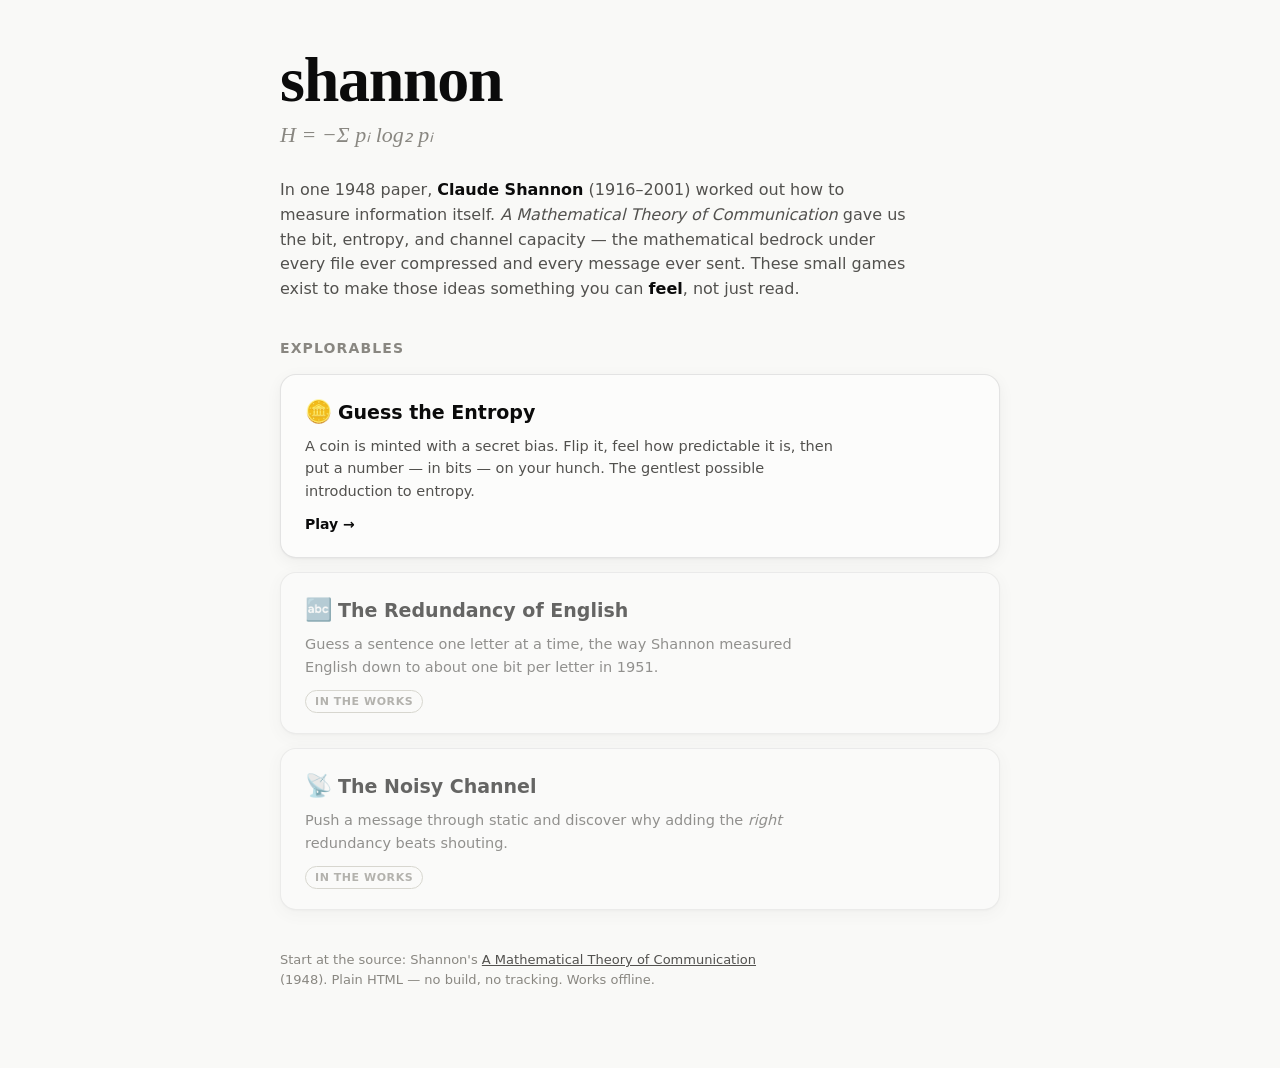
==== index.html @ 71928aff "Guess the Entropy: a coin game for building entropy intuition First explorable in shannon, a collect" ====
<!DOCTYPE html>
<html lang="en">
<head>
  <meta charset="utf-8">
  <meta name="viewport" content="width=device-width, initial-scale=1">
  <title>shannon · Claude Shannon's ideas, made playable</title>
  <meta name="description" content="Small interactive games that make Claude Shannon's information theory something you can feel — entropy, bits, coding, noise.">
  <link rel="icon" href="data:image/svg+xml,<svg xmlns=%22http://www.w3.org/2000/svg%22 viewBox=%220 0 100 100%22><text y=%22.9em%22 font-size=%2290%22>∑</text></svg>">
  <style>
    :root {
      color-scheme: light dark;
      --page: #f9f9f7; --surface: #fcfcfb;
      --ink: #0b0b0b; --ink-2: #52514e; --muted: #898781;
      --border: rgba(11, 11, 11, 0.10); --axis: #c3c2b7;
      --accent: #eda100;
      --shadow: 0 1px 2px rgba(11, 11, 11, 0.04), 0 4px 16px rgba(11, 11, 11, 0.05);
    }
    @media (prefers-color-scheme: dark) {
      :root:not([data-theme="light"]) {
        color-scheme: dark;
        --page: #0d0d0d; --surface: #1a1a19;
        --ink: #ffffff; --ink-2: #c3c2b7;
        --border: rgba(255, 255, 255, 0.10); --axis: #383835;
        --accent: #c98500;
        --shadow: none;
      }
    }
    :root[data-theme="dark"] {
      color-scheme: dark;
      --page: #0d0d0d; --surface: #1a1a19;
      --ink: #ffffff; --ink-2: #c3c2b7;
      --border: rgba(255, 255, 255, 0.10); --axis: #383835;
      --accent: #c98500;
      --shadow: none;
    }
    * { box-sizing: border-box; }
    body {
      margin: 0; padding: 48px 16px 64px;
      background: var(--page); color: var(--ink);
      font: 16px/1.55 system-ui, -apple-system, "Segoe UI", sans-serif;
    }
    .wrap { max-width: 720px; margin: 0 auto; }
    h1 {
      font-family: "Iowan Old Style", "Palatino Linotype", Palatino, Georgia, serif;
      font-size: clamp(44px, 9vw, 64px); line-height: 1; letter-spacing: -0.02em;
      margin: 0 0 6px;
    }
    .formula {
      font-family: "Iowan Old Style", "Palatino Linotype", Palatino, Georgia, serif;
      font-style: italic; font-size: 22px; color: var(--muted); margin: 0 0 26px;
    }
    .intro { color: var(--ink-2); max-width: 62ch; margin: 0 0 36px; }
    .intro b { color: var(--ink); }
    h2 { font-size: 14px; text-transform: uppercase; letter-spacing: 0.08em; color: var(--muted); margin: 0 0 14px; }
    .cards { display: grid; gap: 14px; margin-bottom: 40px; }
    .card {
      display: block; text-decoration: none; color: inherit;
      background: var(--surface); border: 1px solid var(--border); border-radius: 16px;
      box-shadow: var(--shadow); padding: 20px 24px;
    }
    a.card { transition: transform 0.12s ease, border-color 0.12s ease; }
    a.card:hover { transform: translateY(-2px); border-color: var(--axis); }
    a.card:focus-visible { outline: 2px solid var(--accent); outline-offset: 2px; }
    .card h3 { margin: 0 0 6px; font-size: 19px; }
    .card p { margin: 0; color: var(--ink-2); font-size: 14.5px; max-width: 58ch; }
    .card .go { display: inline-block; margin-top: 12px; font-weight: 600; font-size: 14px; color: var(--ink); }
    .card .go::after { content: " →"; }
    .card.soon { opacity: 0.62; }
    .card.soon .badge {
      display: inline-block; font-size: 11px; font-weight: 600; letter-spacing: 0.05em;
      text-transform: uppercase; color: var(--muted); border: 1px solid var(--axis);
      border-radius: 999px; padding: 2px 9px; margin-top: 12px;
    }
    .emoji { font-size: 22px; margin-right: 6px; }
    footer { font-size: 13px; color: var(--muted); max-width: 62ch; }
    footer a { color: var(--ink-2); }
    @media (prefers-reduced-motion: reduce) { a.card { transition: none; } }
  </style>
</head>
<body>
<div class="wrap">
  <header>
    <h1>shannon</h1>
    <p class="formula">H = −Σ pᵢ log₂ pᵢ</p>
    <p class="intro">
      In one 1948 paper, <b>Claude Shannon</b> (1916–2001) worked out how to measure
      information itself. <i>A Mathematical Theory of Communication</i> gave us the bit,
      entropy, and channel capacity — the mathematical bedrock under every file ever
      compressed and every message ever sent. These small games exist to make those
      ideas something you can <b>feel</b>, not just read.
    </p>
  </header>

  <main>
    <h2>Explorables</h2>
    <div class="cards">
      <a class="card" href="games/coin-entropy/index.html">
        <h3><span class="emoji">🪙</span>Guess the Entropy</h3>
        <p>A coin is minted with a secret bias. Flip it, feel how predictable it is,
           then put a number — in bits — on your hunch. The gentlest possible
           introduction to entropy.</p>
        <span class="go">Play</span>
      </a>
      <div class="card soon">
        <h3><span class="emoji">🔤</span>The Redundancy of English</h3>
        <p>Guess a sentence one letter at a time, the way Shannon measured English
           down to about one bit per letter in 1951.</p>
        <span class="badge">In the works</span>
      </div>
      <div class="card soon">
        <h3><span class="emoji">📡</span>The Noisy Channel</h3>
        <p>Push a message through static and discover why adding the <em>right</em>
           redundancy beats shouting.</p>
        <span class="badge">In the works</span>
      </div>
    </div>
  </main>

  <footer>
    <p>Start at the source: Shannon's
      <a href="https://people.math.harvard.edu/~ctm/home/text/others/shannon/entropy/entropy.pdf">A Mathematical Theory of Communication</a> (1948).
      Plain HTML — no build, no tracking. Works offline.</p>
  </footer>
</div>
<script>
  if (new URLSearchParams(location.search).has('dark')) document.documentElement.dataset.theme = 'dark';
</script>
</body>
</html>
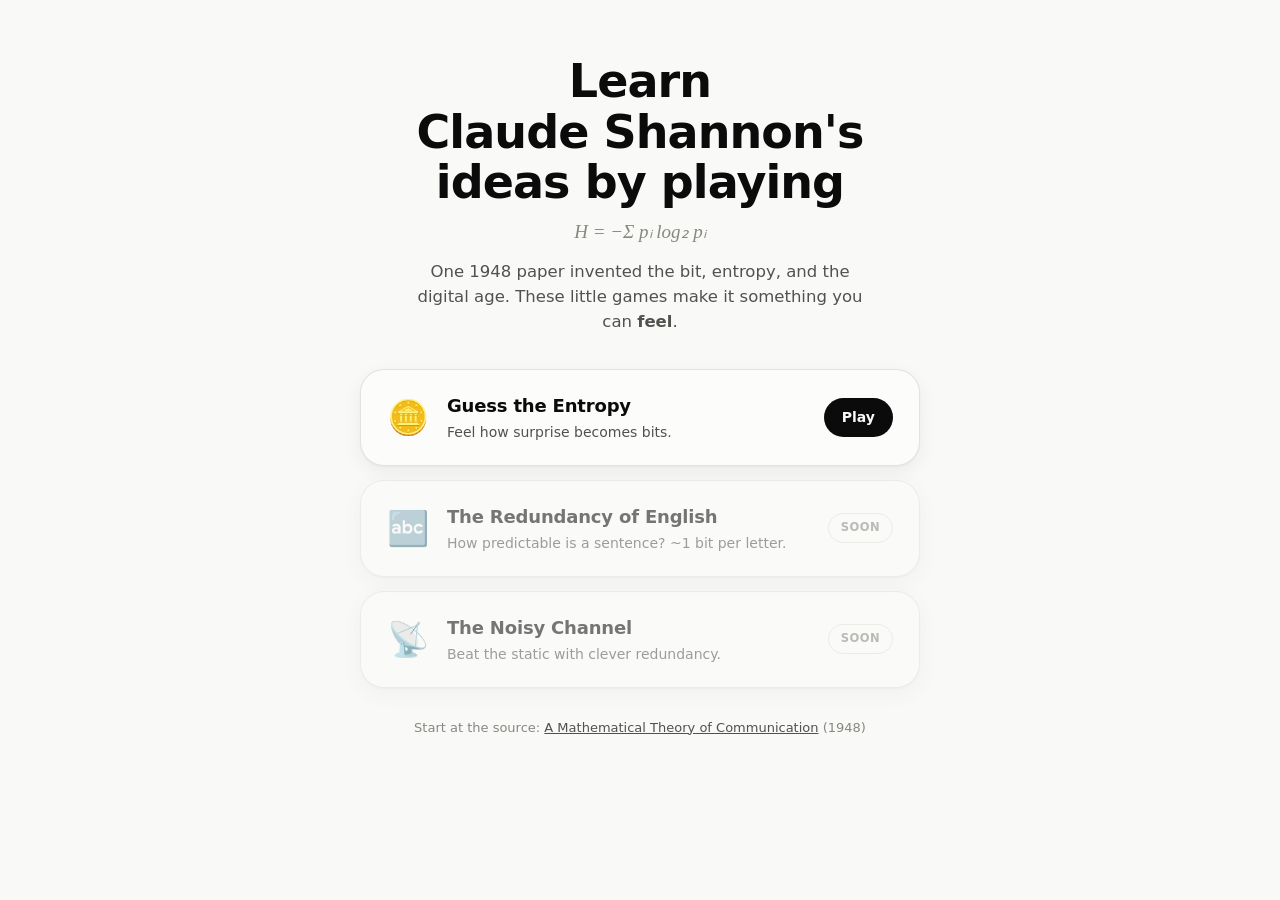
==== commit e818f412: "Redesign in Brilliant.org style: minimal text, single-focus cards - One centered play card: coin -> " ====
--- a/index.html
+++ b/index.html
@@ -3,24 +3,24 @@
 <head>
   <meta charset="utf-8">
   <meta name="viewport" content="width=device-width, initial-scale=1">
-  <title>shannon · Claude Shannon's ideas, made playable</title>
+  <title>shannon · learn information theory by playing</title>
   <meta name="description" content="Small interactive games that make Claude Shannon's information theory something you can feel — entropy, bits, coding, noise.">
-  <link rel="icon" href="data:image/svg+xml,<svg xmlns=%22http://www.w3.org/2000/svg%22 viewBox=%220 0 100 100%22><text y=%22.9em%22 font-size=%2290%22>∑</text></svg>">
+  <link rel="icon" href="data:image/svg+xml,%3Csvg%20xmlns=%22http://www.w3.org/2000/svg%22%20viewBox=%220%200%20100%20100%22%3E%3Ctext%20y=%22.9em%22%20font-size=%2290%22%3E%E2%88%91%3C/text%3E%3C/svg%3E">
   <style>
     :root {
       color-scheme: light dark;
       --page: #f9f9f7; --surface: #fcfcfb;
       --ink: #0b0b0b; --ink-2: #52514e; --muted: #898781;
-      --border: rgba(11, 11, 11, 0.10); --axis: #c3c2b7;
+      --border: rgba(11, 11, 11, 0.10); --grid: #e1e0d9; --axis: #c3c2b7;
       --accent: #eda100;
-      --shadow: 0 1px 2px rgba(11, 11, 11, 0.04), 0 4px 16px rgba(11, 11, 11, 0.05);
+      --shadow: 0 1px 2px rgba(11, 11, 11, 0.04), 0 6px 20px rgba(11, 11, 11, 0.06);
     }
     @media (prefers-color-scheme: dark) {
       :root:not([data-theme="light"]) {
         color-scheme: dark;
         --page: #0d0d0d; --surface: #1a1a19;
         --ink: #ffffff; --ink-2: #c3c2b7;
-        --border: rgba(255, 255, 255, 0.10); --axis: #383835;
+        --border: rgba(255, 255, 255, 0.10); --grid: #2c2c2a; --axis: #383835;
         --accent: #c98500;
         --shadow: none;
       }
@@ -29,50 +29,52 @@
       color-scheme: dark;
       --page: #0d0d0d; --surface: #1a1a19;
       --ink: #ffffff; --ink-2: #c3c2b7;
-      --border: rgba(255, 255, 255, 0.10); --axis: #383835;
+      --border: rgba(255, 255, 255, 0.10); --grid: #2c2c2a; --axis: #383835;
       --accent: #c98500;
       --shadow: none;
     }
     * { box-sizing: border-box; }
     body {
-      margin: 0; padding: 48px 16px 64px;
+      margin: 0; padding: 56px 16px 56px;
       background: var(--page); color: var(--ink);
-      font: 16px/1.55 system-ui, -apple-system, "Segoe UI", sans-serif;
+      font: 16px/1.5 system-ui, -apple-system, "Segoe UI", Roboto, sans-serif;
     }
-    .wrap { max-width: 720px; margin: 0 auto; }
+    .wrap { max-width: 560px; margin: 0 auto; }
+    header { text-align: center; margin-bottom: 34px; }
     h1 {
-      font-family: "Iowan Old Style", "Palatino Linotype", Palatino, Georgia, serif;
-      font-size: clamp(44px, 9vw, 64px); line-height: 1; letter-spacing: -0.02em;
-      margin: 0 0 6px;
+      font-size: clamp(34px, 8vw, 46px); font-weight: 800; line-height: 1.1;
+      letter-spacing: -0.02em; margin: 0 0 10px; text-wrap: balance;
     }
+    h1 .nb { white-space: nowrap; }
     .formula {
       font-family: "Iowan Old Style", "Palatino Linotype", Palatino, Georgia, serif;
-      font-style: italic; font-size: 22px; color: var(--muted); margin: 0 0 26px;
+      font-style: italic; font-size: 19px; color: var(--muted); margin: 0 0 14px;
     }
-    .intro { color: var(--ink-2); max-width: 62ch; margin: 0 0 36px; }
-    .intro b { color: var(--ink); }
-    h2 { font-size: 14px; text-transform: uppercase; letter-spacing: 0.08em; color: var(--muted); margin: 0 0 14px; }
-    .cards { display: grid; gap: 14px; margin-bottom: 40px; }
+    .intro { color: var(--ink-2); font-size: 16.5px; margin: 0 auto; max-width: 44ch; }
+    .cards { display: grid; gap: 14px; margin-bottom: 30px; }
     .card {
       display: block; text-decoration: none; color: inherit;
-      background: var(--surface); border: 1px solid var(--border); border-radius: 16px;
-      box-shadow: var(--shadow); padding: 20px 24px;
+      background: var(--surface); border: 1px solid var(--border); border-radius: 24px;
+      box-shadow: var(--shadow); padding: 22px 26px;
+      display: flex; align-items: center; gap: 18px;
     }
     a.card { transition: transform 0.12s ease, border-color 0.12s ease; }
     a.card:hover { transform: translateY(-2px); border-color: var(--axis); }
-    a.card:focus-visible { outline: 2px solid var(--accent); outline-offset: 2px; }
-    .card h3 { margin: 0 0 6px; font-size: 19px; }
-    .card p { margin: 0; color: var(--ink-2); font-size: 14.5px; max-width: 58ch; }
-    .card .go { display: inline-block; margin-top: 12px; font-weight: 600; font-size: 14px; color: var(--ink); }
-    .card .go::after { content: " →"; }
-    .card.soon { opacity: 0.62; }
-    .card.soon .badge {
-      display: inline-block; font-size: 11px; font-weight: 600; letter-spacing: 0.05em;
-      text-transform: uppercase; color: var(--muted); border: 1px solid var(--axis);
-      border-radius: 999px; padding: 2px 9px; margin-top: 12px;
+    a.card:focus-visible { outline: 2.5px solid var(--accent); outline-offset: 2px; }
+    .emoji { font-size: 34px; flex: none; }
+    .card h2 { margin: 0 0 3px; font-size: 18px; font-weight: 800; letter-spacing: -0.01em; }
+    .card p { margin: 0; color: var(--ink-2); font-size: 14px; }
+    .go {
+      flex: none; margin-left: auto; font-weight: 800; font-size: 14px;
+      background: var(--ink); color: var(--page); border-radius: 999px; padding: 9px 18px;
     }
-    .emoji { font-size: 22px; margin-right: 6px; }
-    footer { font-size: 13px; color: var(--muted); max-width: 62ch; }
+    .card.soon { opacity: 0.55; }
+    .soon-badge {
+      flex: none; margin-left: auto; font-size: 11.5px; font-weight: 700; letter-spacing: 0.04em;
+      text-transform: uppercase; color: var(--muted); border: 1.5px solid var(--grid);
+      border-radius: 999px; padding: 5px 12px;
+    }
+    footer { font-size: 13px; color: var(--muted); text-align: center; }
     footer a { color: var(--ink-2); }
     @media (prefers-reduced-motion: reduce) { a.card { transition: none; } }
   </style>
@@ -80,46 +82,33 @@
 <body>
 <div class="wrap">
   <header>
-    <h1>shannon</h1>
+    <h1>Learn <span class="nb">Claude Shannon's</span> ideas by playing</h1>
     <p class="formula">H = −Σ pᵢ log₂ pᵢ</p>
-    <p class="intro">
-      In one 1948 paper, <b>Claude Shannon</b> (1916–2001) worked out how to measure
-      information itself. <i>A Mathematical Theory of Communication</i> gave us the bit,
-      entropy, and channel capacity — the mathematical bedrock under every file ever
-      compressed and every message ever sent. These small games exist to make those
-      ideas something you can <b>feel</b>, not just read.
-    </p>
+    <p class="intro">One 1948 paper invented the bit, entropy, and the digital age.
+       These little games make it something you can <strong>feel</strong>.</p>
   </header>
 
-  <main>
-    <h2>Explorables</h2>
-    <div class="cards">
-      <a class="card" href="games/coin-entropy/index.html">
-        <h3><span class="emoji">🪙</span>Guess the Entropy</h3>
-        <p>A coin is minted with a secret bias. Flip it, feel how predictable it is,
-           then put a number — in bits — on your hunch. The gentlest possible
-           introduction to entropy.</p>
-        <span class="go">Play</span>
-      </a>
-      <div class="card soon">
-        <h3><span class="emoji">🔤</span>The Redundancy of English</h3>
-        <p>Guess a sentence one letter at a time, the way Shannon measured English
-           down to about one bit per letter in 1951.</p>
-        <span class="badge">In the works</span>
-      </div>
-      <div class="card soon">
-        <h3><span class="emoji">📡</span>The Noisy Channel</h3>
-        <p>Push a message through static and discover why adding the <em>right</em>
-           redundancy beats shouting.</p>
-        <span class="badge">In the works</span>
-      </div>
+  <main class="cards">
+    <a class="card" href="games/coin-entropy/index.html">
+      <span class="emoji">🪙</span>
+      <span><h2>Guess the Entropy</h2><p>Feel how surprise becomes bits.</p></span>
+      <span class="go">Play</span>
+    </a>
+    <div class="card soon">
+      <span class="emoji">🔤</span>
+      <span><h2>The Redundancy of English</h2><p>How predictable is a sentence? ~1 bit per letter.</p></span>
+      <span class="soon-badge">Soon</span>
+    </div>
+    <div class="card soon">
+      <span class="emoji">📡</span>
+      <span><h2>The Noisy Channel</h2><p>Beat the static with clever redundancy.</p></span>
+      <span class="soon-badge">Soon</span>
     </div>
   </main>
 
   <footer>
-    <p>Start at the source: Shannon's
-      <a href="https://people.math.harvard.edu/~ctm/home/text/others/shannon/entropy/entropy.pdf">A Mathematical Theory of Communication</a> (1948).
-      Plain HTML — no build, no tracking. Works offline.</p>
+    <p>Start at the source:
+      <a href="https://people.math.harvard.edu/~ctm/home/text/others/shannon/entropy/entropy.pdf">A Mathematical Theory of Communication</a> (1948)</p>
   </footer>
 </div>
 <script>
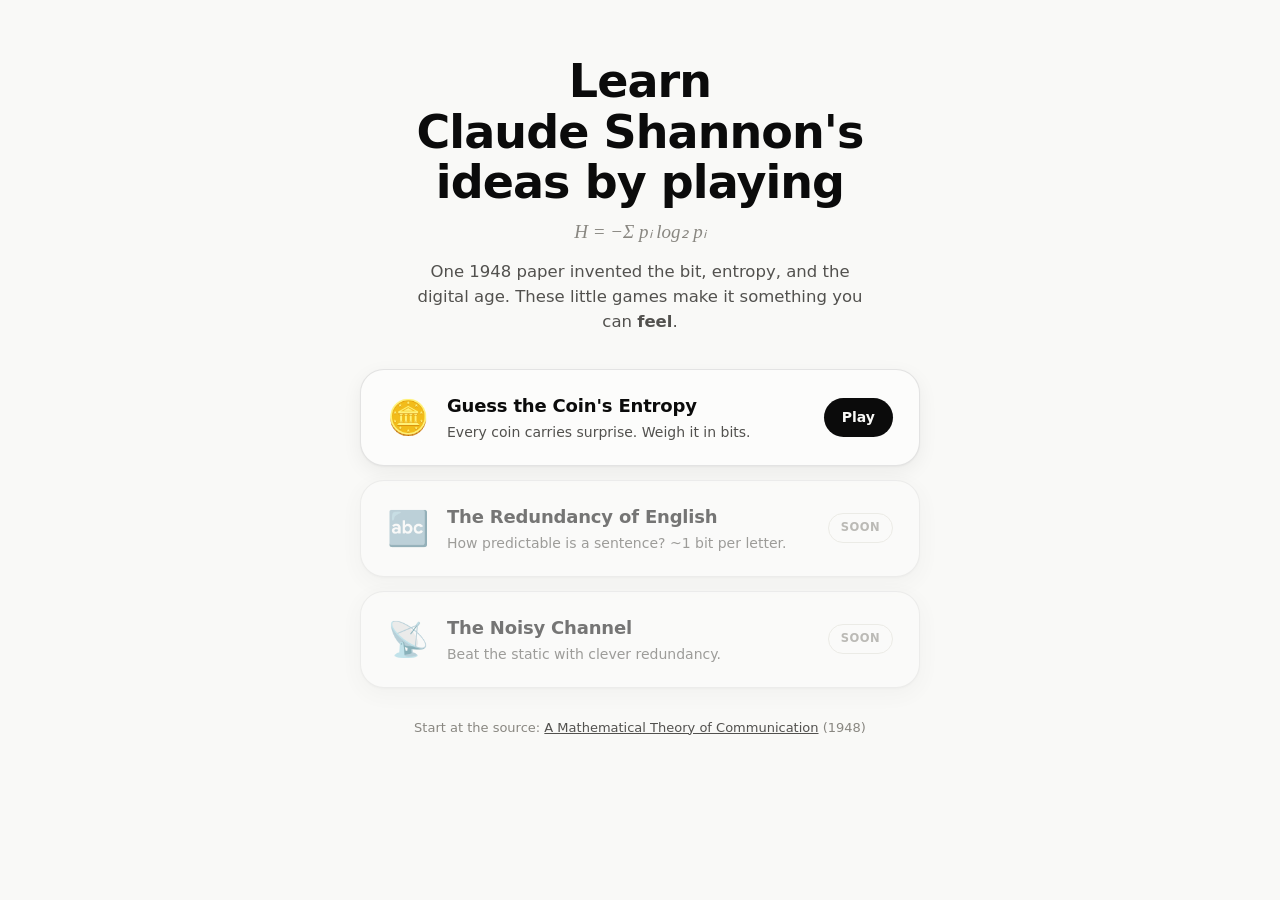
==== commit 8454005f: "Entropy belongs to the coin: possessive copy throughout Guess the Coin's Entropy; "its entropy, in b" ====
--- a/index.html
+++ b/index.html
@@ -91,7 +91,7 @@
   <main class="cards">
     <a class="card" href="games/coin-entropy/index.html">
       <span class="emoji">🪙</span>
-      <span><h2>Guess the Entropy</h2><p>Feel how surprise becomes bits.</p></span>
+      <span><h2>Guess the Coin's Entropy</h2><p>Every coin carries surprise. Weigh it in bits.</p></span>
       <span class="go">Play</span>
     </a>
     <div class="card soon">
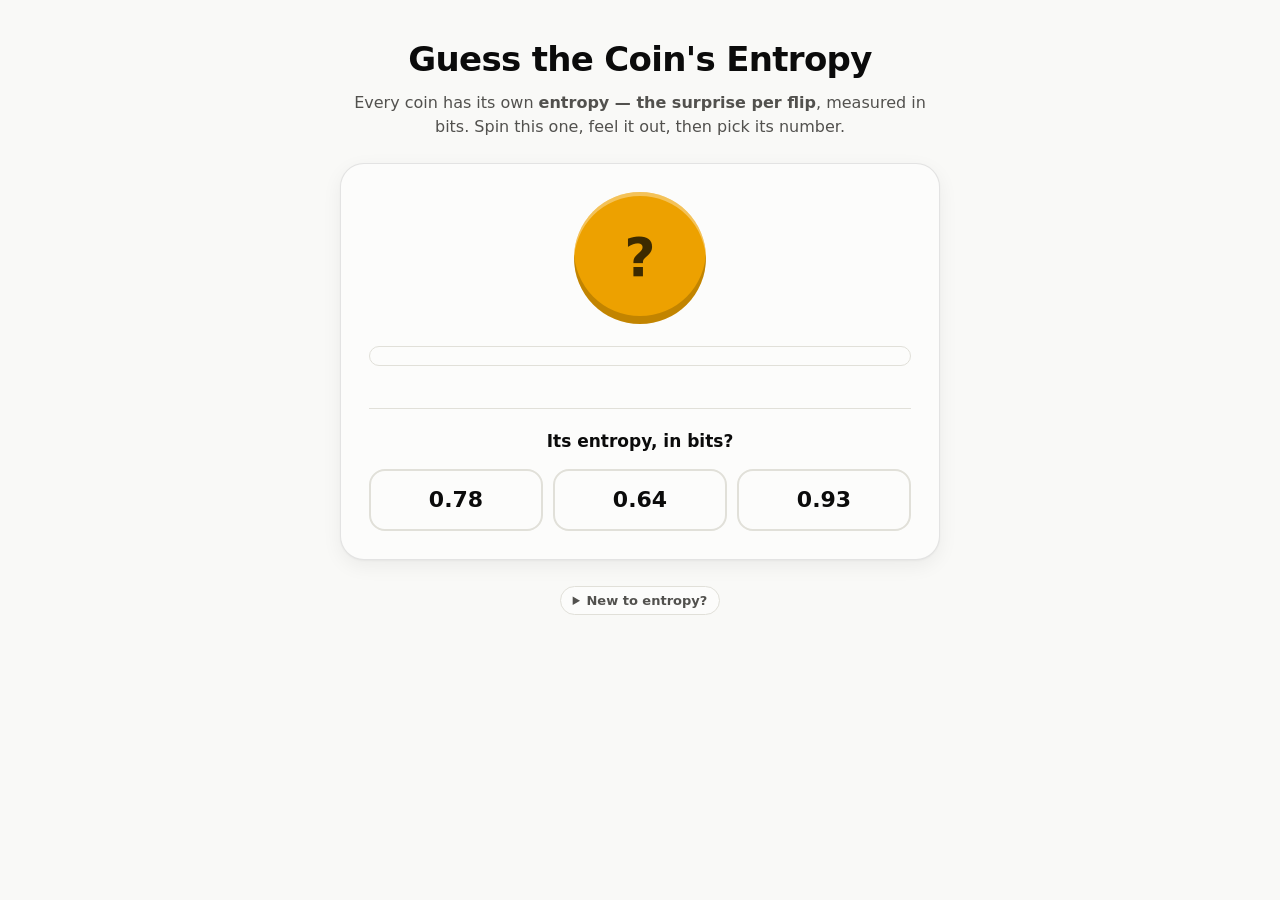
==== commit 92db1cba: "One-off mode + bulletproof toss - Root index.html now redirects straight to the coin game; the   mul" ====
--- a/index.html
+++ b/index.html
@@ -2,117 +2,12 @@
 <html lang="en">
 <head>
   <meta charset="utf-8">
-  <meta name="viewport" content="width=device-width, initial-scale=1">
-  <title>shannon · learn information theory by playing</title>
-  <meta name="description" content="Small interactive games that make Claude Shannon's information theory something you can feel — entropy, bits, coding, noise.">
-  <link rel="icon" href="data:image/svg+xml,%3Csvg%20xmlns=%22http://www.w3.org/2000/svg%22%20viewBox=%220%200%20100%20100%22%3E%3Ctext%20y=%22.9em%22%20font-size=%2290%22%3E%E2%88%91%3C/text%3E%3C/svg%3E">
-  <style>
-    :root {
-      color-scheme: light dark;
-      --page: #f9f9f7; --surface: #fcfcfb;
-      --ink: #0b0b0b; --ink-2: #52514e; --muted: #898781;
-      --border: rgba(11, 11, 11, 0.10); --grid: #e1e0d9; --axis: #c3c2b7;
-      --accent: #eda100;
-      --shadow: 0 1px 2px rgba(11, 11, 11, 0.04), 0 6px 20px rgba(11, 11, 11, 0.06);
-    }
-    @media (prefers-color-scheme: dark) {
-      :root:not([data-theme="light"]) {
-        color-scheme: dark;
-        --page: #0d0d0d; --surface: #1a1a19;
-        --ink: #ffffff; --ink-2: #c3c2b7;
-        --border: rgba(255, 255, 255, 0.10); --grid: #2c2c2a; --axis: #383835;
-        --accent: #c98500;
-        --shadow: none;
-      }
-    }
-    :root[data-theme="dark"] {
-      color-scheme: dark;
-      --page: #0d0d0d; --surface: #1a1a19;
-      --ink: #ffffff; --ink-2: #c3c2b7;
-      --border: rgba(255, 255, 255, 0.10); --grid: #2c2c2a; --axis: #383835;
-      --accent: #c98500;
-      --shadow: none;
-    }
-    * { box-sizing: border-box; }
-    body {
-      margin: 0; padding: 56px 16px 56px;
-      background: var(--page); color: var(--ink);
-      font: 16px/1.5 system-ui, -apple-system, "Segoe UI", Roboto, sans-serif;
-    }
-    .wrap { max-width: 560px; margin: 0 auto; }
-    header { text-align: center; margin-bottom: 34px; }
-    h1 {
-      font-size: clamp(34px, 8vw, 46px); font-weight: 800; line-height: 1.1;
-      letter-spacing: -0.02em; margin: 0 0 10px; text-wrap: balance;
-    }
-    h1 .nb { white-space: nowrap; }
-    .formula {
-      font-family: "Iowan Old Style", "Palatino Linotype", Palatino, Georgia, serif;
-      font-style: italic; font-size: 19px; color: var(--muted); margin: 0 0 14px;
-    }
-    .intro { color: var(--ink-2); font-size: 16.5px; margin: 0 auto; max-width: 44ch; }
-    .cards { display: grid; gap: 14px; margin-bottom: 30px; }
-    .card {
-      display: block; text-decoration: none; color: inherit;
-      background: var(--surface); border: 1px solid var(--border); border-radius: 24px;
-      box-shadow: var(--shadow); padding: 22px 26px;
-      display: flex; align-items: center; gap: 18px;
-    }
-    a.card { transition: transform 0.12s ease, border-color 0.12s ease; }
-    a.card:hover { transform: translateY(-2px); border-color: var(--axis); }
-    a.card:focus-visible { outline: 2.5px solid var(--accent); outline-offset: 2px; }
-    .emoji { font-size: 34px; flex: none; }
-    .card h2 { margin: 0 0 3px; font-size: 18px; font-weight: 800; letter-spacing: -0.01em; }
-    .card p { margin: 0; color: var(--ink-2); font-size: 14px; }
-    .go {
-      flex: none; margin-left: auto; font-weight: 800; font-size: 14px;
-      background: var(--ink); color: var(--page); border-radius: 999px; padding: 9px 18px;
-    }
-    .card.soon { opacity: 0.55; }
-    .soon-badge {
-      flex: none; margin-left: auto; font-size: 11.5px; font-weight: 700; letter-spacing: 0.04em;
-      text-transform: uppercase; color: var(--muted); border: 1.5px solid var(--grid);
-      border-radius: 999px; padding: 5px 12px;
-    }
-    footer { font-size: 13px; color: var(--muted); text-align: center; }
-    footer a { color: var(--ink-2); }
-    @media (prefers-reduced-motion: reduce) { a.card { transition: none; } }
-  </style>
+  <title>Guess the Coin's Entropy</title>
+  <meta http-equiv="refresh" content="0; url=games/coin-entropy/">
+  <link rel="canonical" href="games/coin-entropy/">
 </head>
 <body>
-<div class="wrap">
-  <header>
-    <h1>Learn <span class="nb">Claude Shannon's</span> ideas by playing</h1>
-    <p class="formula">H = −Σ pᵢ log₂ pᵢ</p>
-    <p class="intro">One 1948 paper invented the bit, entropy, and the digital age.
-       These little games make it something you can <strong>feel</strong>.</p>
-  </header>
-
-  <main class="cards">
-    <a class="card" href="games/coin-entropy/index.html">
-      <span class="emoji">🪙</span>
-      <span><h2>Guess the Coin's Entropy</h2><p>Every coin carries surprise. Weigh it in bits.</p></span>
-      <span class="go">Play</span>
-    </a>
-    <div class="card soon">
-      <span class="emoji">🔤</span>
-      <span><h2>The Redundancy of English</h2><p>How predictable is a sentence? ~1 bit per letter.</p></span>
-      <span class="soon-badge">Soon</span>
-    </div>
-    <div class="card soon">
-      <span class="emoji">📡</span>
-      <span><h2>The Noisy Channel</h2><p>Beat the static with clever redundancy.</p></span>
-      <span class="soon-badge">Soon</span>
-    </div>
-  </main>
-
-  <footer>
-    <p>Start at the source:
-      <a href="https://people.math.harvard.edu/~ctm/home/text/others/shannon/entropy/entropy.pdf">A Mathematical Theory of Communication</a> (1948)</p>
-  </footer>
-</div>
-<script>
-  if (new URLSearchParams(location.search).has('dark')) document.documentElement.dataset.theme = 'dark';
-</script>
+  <p><a href="games/coin-entropy/">Guess the Coin's Entropy →</a></p>
+  <script>location.replace('games/coin-entropy/');</script>
 </body>
 </html>
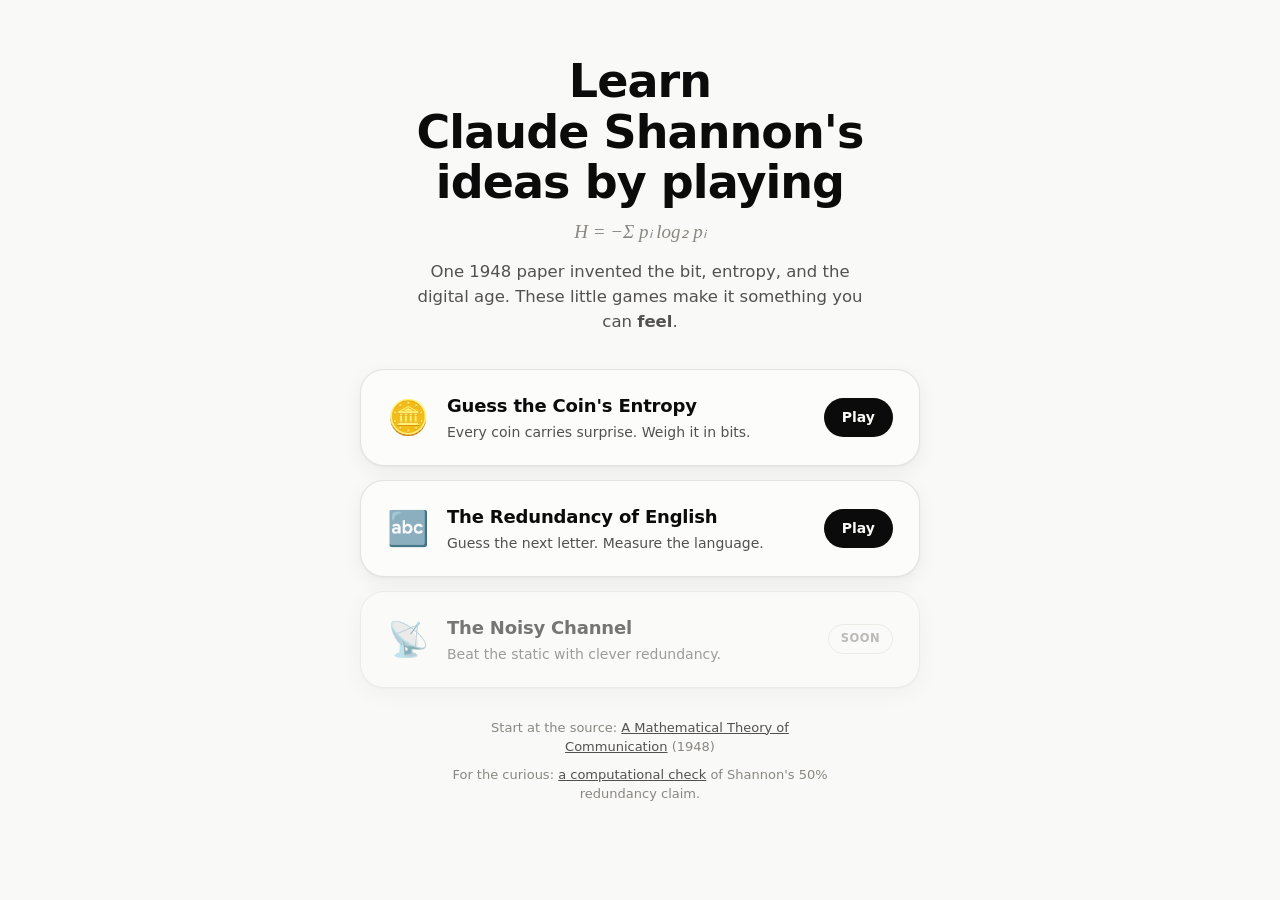
==== commit 9071077d: "Explorable #2: The Redundancy of English (Shannon 1951 as a game) Guess a hidden Gutenberg sentence " ====
--- a/index.html
+++ b/index.html
@@ -2,12 +2,119 @@
 <html lang="en">
 <head>
   <meta charset="utf-8">
-  <title>Guess the Coin's Entropy</title>
-  <meta http-equiv="refresh" content="0; url=games/coin-entropy/">
-  <link rel="canonical" href="games/coin-entropy/">
+  <meta name="viewport" content="width=device-width, initial-scale=1">
+  <title>shannon · learn information theory by playing</title>
+  <meta name="description" content="Small games that make Claude Shannon's information theory something you can feel — entropy, bits, redundancy, noise.">
+  <link rel="icon" href="data:image/svg+xml,%3Csvg%20xmlns=%22http://www.w3.org/2000/svg%22%20viewBox=%220%200%20100%20100%22%3E%3Ctext%20y=%22.9em%22%20font-size=%2290%22%3E%E2%88%91%3C/text%3E%3C/svg%3E">
+  <style>
+    :root {
+      color-scheme: light dark;
+      --page: #f9f9f7; --surface: #fcfcfb;
+      --ink: #0b0b0b; --ink-2: #52514e; --muted: #898781;
+      --border: rgba(11, 11, 11, 0.10); --grid: #e1e0d9; --axis: #c3c2b7;
+      --accent: #eda100;
+      --shadow: 0 1px 2px rgba(11, 11, 11, 0.04), 0 6px 20px rgba(11, 11, 11, 0.06);
+    }
+    @media (prefers-color-scheme: dark) {
+      :root:not([data-theme="light"]) {
+        color-scheme: dark;
+        --page: #0d0d0d; --surface: #1a1a19;
+        --ink: #ffffff; --ink-2: #c3c2b7;
+        --border: rgba(255, 255, 255, 0.10); --grid: #2c2c2a; --axis: #383835;
+        --accent: #c98500;
+        --shadow: none;
+      }
+    }
+    :root[data-theme="dark"] {
+      color-scheme: dark;
+      --page: #0d0d0d; --surface: #1a1a19;
+      --ink: #ffffff; --ink-2: #c3c2b7;
+      --border: rgba(255, 255, 255, 0.10); --grid: #2c2c2a; --axis: #383835;
+      --accent: #c98500;
+      --shadow: none;
+    }
+    * { box-sizing: border-box; }
+    body {
+      margin: 0; padding: 56px 16px;
+      background: var(--page); color: var(--ink);
+      font: 16px/1.5 system-ui, -apple-system, "Segoe UI", Roboto, sans-serif;
+    }
+    .wrap { max-width: 560px; margin: 0 auto; }
+    header { text-align: center; margin-bottom: 34px; }
+    h1 {
+      font-size: clamp(34px, 8vw, 46px); font-weight: 800; line-height: 1.1;
+      letter-spacing: -0.02em; margin: 0 0 10px; text-wrap: balance;
+    }
+    h1 .nb { white-space: nowrap; }
+    .formula {
+      font-family: "Iowan Old Style", "Palatino Linotype", Palatino, Georgia, serif;
+      font-style: italic; font-size: 19px; color: var(--muted); margin: 0 0 14px;
+    }
+    .intro { color: var(--ink-2); font-size: 16.5px; margin: 0 auto; max-width: 44ch; }
+    .cards { display: grid; gap: 14px; margin-bottom: 30px; }
+    .card {
+      text-decoration: none; color: inherit;
+      background: var(--surface); border: 1px solid var(--border); border-radius: 24px;
+      box-shadow: var(--shadow); padding: 22px 26px;
+      display: flex; align-items: center; gap: 18px;
+    }
+    a.card { transition: transform 0.12s ease, border-color 0.12s ease; }
+    a.card:hover { transform: translateY(-2px); border-color: var(--axis); }
+    a.card:focus-visible { outline: 2.5px solid var(--accent); outline-offset: 2px; }
+    .emoji { font-size: 34px; flex: none; }
+    .card h2 { margin: 0 0 3px; font-size: 18px; font-weight: 800; letter-spacing: -0.01em; }
+    .card p { margin: 0; color: var(--ink-2); font-size: 14px; }
+    .go {
+      flex: none; margin-left: auto; font-weight: 800; font-size: 14px;
+      background: var(--ink); color: var(--page); border-radius: 999px; padding: 9px 18px;
+    }
+    .card.soon { opacity: 0.55; }
+    .soon-badge {
+      flex: none; margin-left: auto; font-size: 11.5px; font-weight: 700; letter-spacing: 0.04em;
+      text-transform: uppercase; color: var(--muted); border: 1.5px solid var(--grid);
+      border-radius: 999px; padding: 5px 12px;
+    }
+    footer { font-size: 13px; color: var(--muted); text-align: center; max-width: 46ch; margin: 0 auto; }
+    footer a { color: var(--ink-2); }
+    footer p { margin: 0 0 8px; }
+    @media (prefers-reduced-motion: reduce) { a.card { transition: none; } }
+  </style>
 </head>
 <body>
-  <p><a href="games/coin-entropy/">Guess the Coin's Entropy →</a></p>
-  <script>location.replace('games/coin-entropy/');</script>
+<div class="wrap">
+  <header>
+    <h1>Learn <span class="nb">Claude Shannon's</span> ideas by playing</h1>
+    <p class="formula">H = −Σ pᵢ log₂ pᵢ</p>
+    <p class="intro">One 1948 paper invented the bit, entropy, and the digital age.
+       These little games make it something you can <strong>feel</strong>.</p>
+  </header>
+
+  <main class="cards">
+    <a class="card" href="games/coin-entropy/">
+      <span class="emoji">🪙</span>
+      <span><h2>Guess the Coin's Entropy</h2><p>Every coin carries surprise. Weigh it in bits.</p></span>
+      <span class="go">Play</span>
+    </a>
+    <a class="card" href="games/redundancy-of-english/">
+      <span class="emoji">🔤</span>
+      <span><h2>The Redundancy of English</h2><p>Guess the next letter. Measure the language.</p></span>
+      <span class="go">Play</span>
+    </a>
+    <div class="card soon">
+      <span class="emoji">📡</span>
+      <span><h2>The Noisy Channel</h2><p>Beat the static with clever redundancy.</p></span>
+      <span class="soon-badge">Soon</span>
+    </div>
+  </main>
+
+  <footer>
+    <p>Start at the source:
+      <a href="https://people.math.harvard.edu/~ctm/home/text/others/shannon/entropy/entropy.pdf">A Mathematical Theory of Communication</a> (1948)</p>
+    <p>For the curious: <a href="https://github.com/kaiwong-sapiens/shannon/tree/main/experiments/english-redundancy">a computational check</a> of Shannon's 50% redundancy claim.</p>
+  </footer>
+</div>
+<script>
+  if (new URLSearchParams(location.search).has('dark')) document.documentElement.dataset.theme = 'dark';
+</script>
 </body>
 </html>
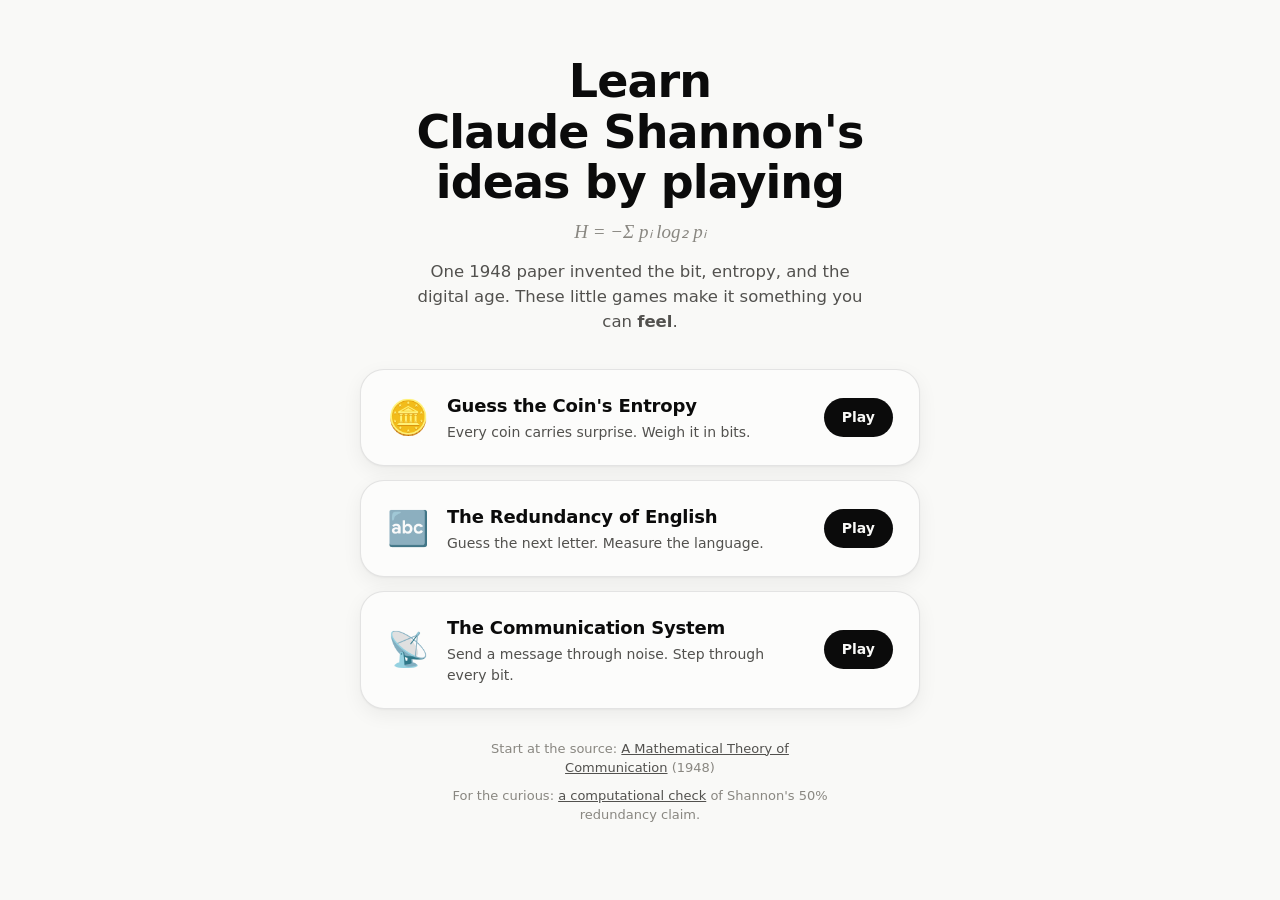
==== commit 788a104d: "Explorable #3: The Communication System (Shannon's Fig. 1, step by step) A simulator of the paper's " ====
--- a/index.html
+++ b/index.html
@@ -100,11 +100,11 @@
       <span><h2>The Redundancy of English</h2><p>Guess the next letter. Measure the language.</p></span>
       <span class="go">Play</span>
     </a>
-    <div class="card soon">
+    <a class="card" href="games/communication-system/">
       <span class="emoji">📡</span>
-      <span><h2>The Noisy Channel</h2><p>Beat the static with clever redundancy.</p></span>
-      <span class="soon-badge">Soon</span>
-    </div>
+      <span><h2>The Communication System</h2><p>Send a message through noise. Step through every bit.</p></span>
+      <span class="go">Play</span>
+    </a>
   </main>
 
   <footer>
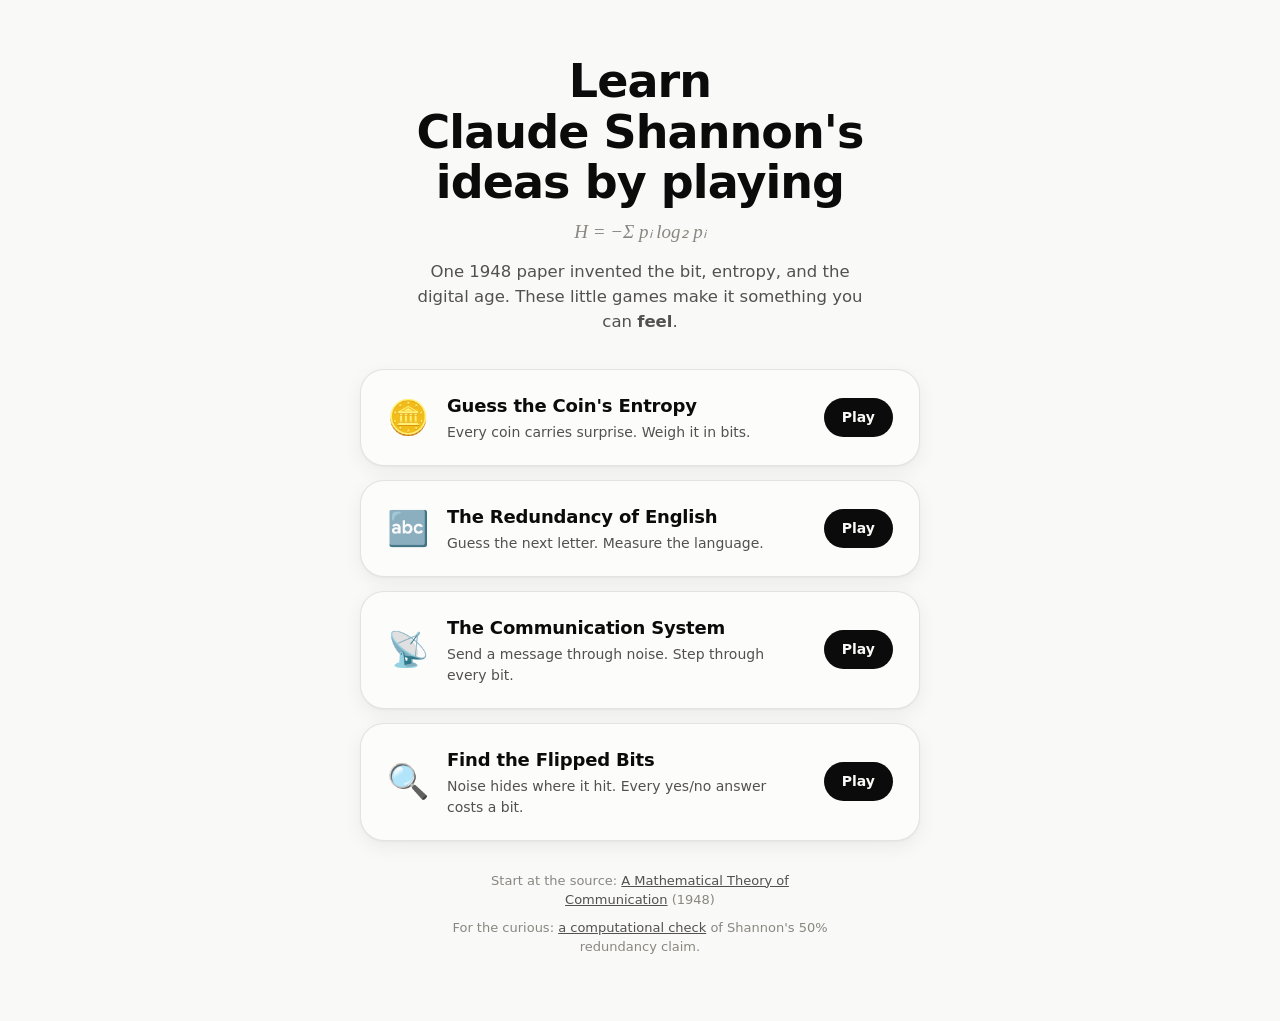
==== commit 7169349f: "Explorable #4: Find the Flipped Bits (Shannon's equivocation, by hand) Section 12 as a game: 100 bit" ====
--- a/index.html
+++ b/index.html
@@ -105,6 +105,11 @@
       <span><h2>The Communication System</h2><p>Send a message through noise. Step through every bit.</p></span>
       <span class="go">Play</span>
     </a>
+    <a class="card" href="games/flipped-bits/">
+      <span class="emoji">🔍</span>
+      <span><h2>Find the Flipped Bits</h2><p>Noise hides where it hit. Every yes/no answer costs a bit.</p></span>
+      <span class="go">Play</span>
+    </a>
   </main>
 
   <footer>
